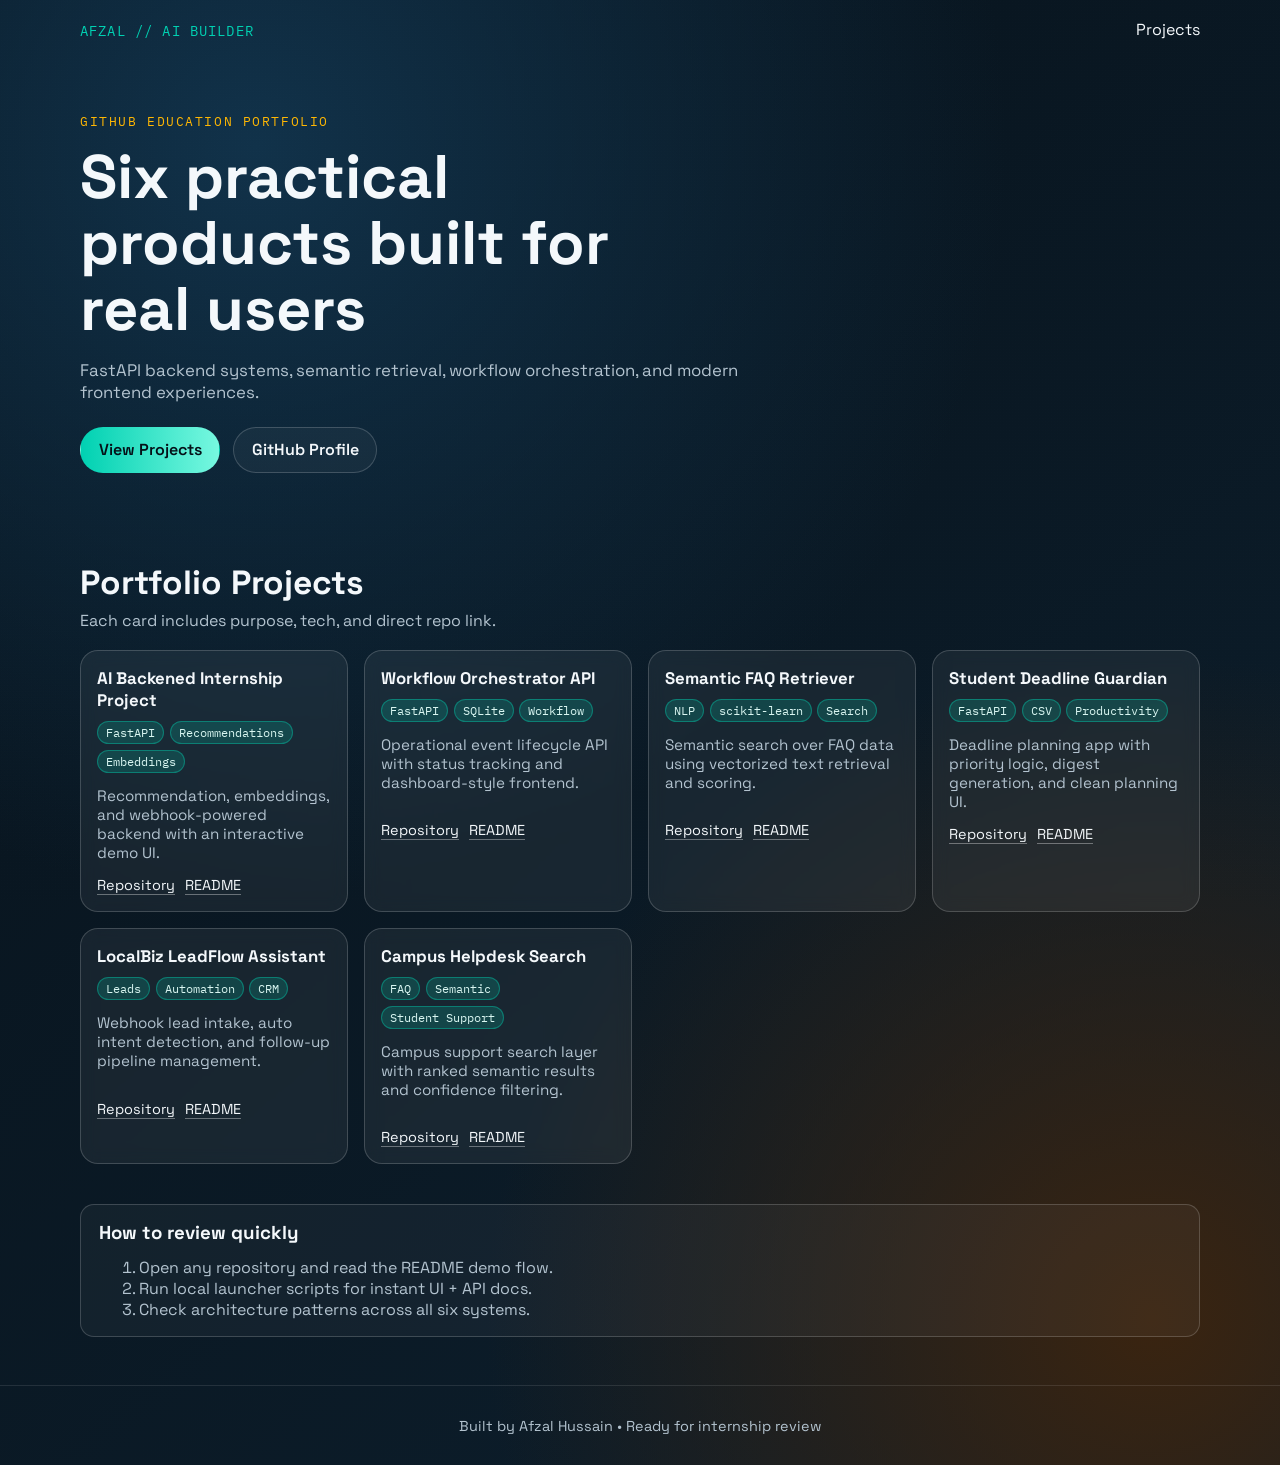
==== index.html @ 42ae3f11 "Create portfolio website for six projects" ====
<!DOCTYPE html>
<html lang="en">
<head>
  <meta charset="UTF-8" />
  <meta name="viewport" content="width=device-width, initial-scale=1.0" />
  <title>Afzal Hussain | AI Portfolio</title>
  <meta name="description" content="AI and backend portfolio featuring six practical projects with FastAPI, semantic search, orchestration, and automation." />
  <link rel="preconnect" href="https://fonts.googleapis.com" />
  <link rel="preconnect" href="https://fonts.gstatic.com" crossorigin />
  <link href="https://fonts.googleapis.com/css2?family=Space+Grotesk:wght@400;500;700&family=IBM+Plex+Mono:wght@400;500&display=swap" rel="stylesheet" />
  <link rel="stylesheet" href="styles.css" />
</head>
<body>
  <div class="grain"></div>
  <header class="hero">
    <nav class="top-nav container">
      <div class="brand">AFZAL // AI BUILDER</div>
      <a class="nav-link" href="#projects">Projects</a>
    </nav>
    <div class="hero-content container">
      <p class="kicker">GitHub Education Portfolio</p>
      <h1>Six practical products built for real users</h1>
      <p class="subtitle">
        FastAPI backend systems, semantic retrieval, workflow orchestration, and modern frontend experiences.
      </p>
      <div class="hero-cta">
        <a class="btn btn-primary" href="#projects">View Projects</a>
        <a class="btn btn-ghost" target="_blank" rel="noopener noreferrer" href="https://github.com/Afzu01">GitHub Profile</a>
      </div>
    </div>
  </header>

  <main class="container">
    <section id="projects" class="projects-section">
      <div class="section-head">
        <h2>Portfolio Projects</h2>
        <p>Each card includes purpose, tech, and direct repo link.</p>
      </div>
      <div id="projectGrid" class="project-grid"></div>
    </section>

    <section class="roadmap">
      <h3>How to review quickly</h3>
      <ol>
        <li>Open any repository and read the README demo flow.</li>
        <li>Run local launcher scripts for instant UI + API docs.</li>
        <li>Check architecture patterns across all six systems.</li>
      </ol>
    </section>
  </main>

  <footer class="footer">
    <p>Built by Afzal Hussain • Ready for internship review</p>
  </footer>

  <script src="script.js"></script>
</body>
</html>
---- styles.css ----
:root {
  --bg: #07121b;
  --bg-alt: #0d1f2d;
  --card: rgba(255, 255, 255, 0.06);
  --line: rgba(255, 255, 255, 0.18);
  --text: #f4f8fb;
  --muted: #b3c3cf;
  --accent: #00d1b2;
  --accent-alt: #ffb703;
}

* {
  box-sizing: border-box;
}

body {
  margin: 0;
  font-family: "Space Grotesk", sans-serif;
  color: var(--text);
  background:
    radial-gradient(circle at 20% 10%, #11324a 0%, transparent 45%),
    radial-gradient(circle at 90% 90%, #3a2410 0%, transparent 38%),
    linear-gradient(140deg, var(--bg), var(--bg-alt));
  min-height: 100vh;
  overflow-x: hidden;
}

.grain {
  position: fixed;
  inset: 0;
  pointer-events: none;
  background-image: radial-gradient(rgba(255, 255, 255, 0.04) 1px, transparent 1px);
  background-size: 3px 3px;
  opacity: 0.25;
}

.container {
  width: min(1120px, 92vw);
  margin: 0 auto;
}

.top-nav {
  display: flex;
  justify-content: space-between;
  align-items: center;
  padding: 1.2rem 0;
}

.brand {
  font-family: "IBM Plex Mono", monospace;
  font-size: 0.9rem;
  letter-spacing: 0.08em;
  color: var(--accent);
}

.nav-link {
  color: var(--text);
  text-decoration: none;
  border-bottom: 1px solid transparent;
}

.nav-link:hover {
  border-color: var(--accent);
}

.hero {
  padding-bottom: 2rem;
}

.hero-content {
  padding: 2.5rem 0 1.5rem;
}

.kicker {
  text-transform: uppercase;
  letter-spacing: 0.12em;
  color: var(--accent-alt);
  font-family: "IBM Plex Mono", monospace;
  font-size: 0.82rem;
}

h1 {
  margin: 0.4rem 0 1rem;
  font-size: clamp(2rem, 4.8vw, 4rem);
  line-height: 1.08;
  max-width: 16ch;
}

.subtitle {
  margin: 0;
  color: var(--muted);
  max-width: 64ch;
  font-size: 1.05rem;
}

.hero-cta {
  margin-top: 1.5rem;
  display: flex;
  gap: 0.8rem;
  flex-wrap: wrap;
}

.btn {
  padding: 0.72rem 1.1rem;
  text-decoration: none;
  border-radius: 999px;
  border: 1px solid var(--line);
  font-weight: 600;
  transition: transform 200ms ease, background 220ms ease;
}

.btn:hover {
  transform: translateY(-2px);
}

.btn-primary {
  background: linear-gradient(90deg, var(--accent), #77f8e0);
  color: #041017;
  border-color: transparent;
}

.btn-ghost {
  color: var(--text);
  background: rgba(255, 255, 255, 0.04);
}

.projects-section {
  margin: 2rem 0 2.5rem;
}

.section-head h2 {
  margin: 0;
  font-size: clamp(1.4rem, 3vw, 2.1rem);
}

.section-head p {
  margin-top: 0.4rem;
  color: var(--muted);
}

.project-grid {
  margin-top: 1.2rem;
  display: grid;
  grid-template-columns: repeat(auto-fit, minmax(250px, 1fr));
  gap: 1rem;
}

.card {
  background: var(--card);
  border: 1px solid var(--line);
  border-radius: 18px;
  padding: 1rem;
  backdrop-filter: blur(8px);
  transform-style: preserve-3d;
  transition: transform 280ms ease, border-color 220ms ease;
}

.card:hover {
  transform: translateY(-5px) rotateX(2deg) rotateY(-2deg);
  border-color: rgba(0, 209, 178, 0.6);
}

.card h3 {
  margin: 0 0 0.6rem;
  font-size: 1.05rem;
}

.badges {
  display: flex;
  flex-wrap: wrap;
  gap: 0.35rem;
  margin: 0.5rem 0 0.8rem;
}

.badge {
  font-size: 0.72rem;
  font-family: "IBM Plex Mono", monospace;
  color: #d9f6f1;
  background: rgba(0, 209, 178, 0.18);
  border: 1px solid rgba(0, 209, 178, 0.4);
  border-radius: 999px;
  padding: 0.2rem 0.5rem;
}

.card p {
  margin: 0;
  color: var(--muted);
  font-size: 0.95rem;
  min-height: 72px;
}

.card-links {
  display: flex;
  gap: 0.6rem;
  margin-top: 0.9rem;
}

.card-links a {
  text-decoration: none;
  color: var(--text);
  border-bottom: 1px solid rgba(255, 255, 255, 0.35);
  font-size: 0.9rem;
}

.roadmap {
  margin: 1rem 0 3rem;
  padding: 1rem 1.1rem;
  border-radius: 14px;
  border: 1px solid var(--line);
  background: rgba(255, 255, 255, 0.04);
}

.roadmap h3 {
  margin: 0;
}

.roadmap ol {
  margin: 0.8rem 0 0;
  color: var(--muted);
}

.footer {
  border-top: 1px solid rgba(255, 255, 255, 0.1);
  text-align: center;
  padding: 1rem;
  color: var(--muted);
  font-size: 0.9rem;
}

@media (max-width: 560px) {
  .hero-content {
    padding-top: 1.2rem;
  }

  .card p {
    min-height: 0;
  }
}
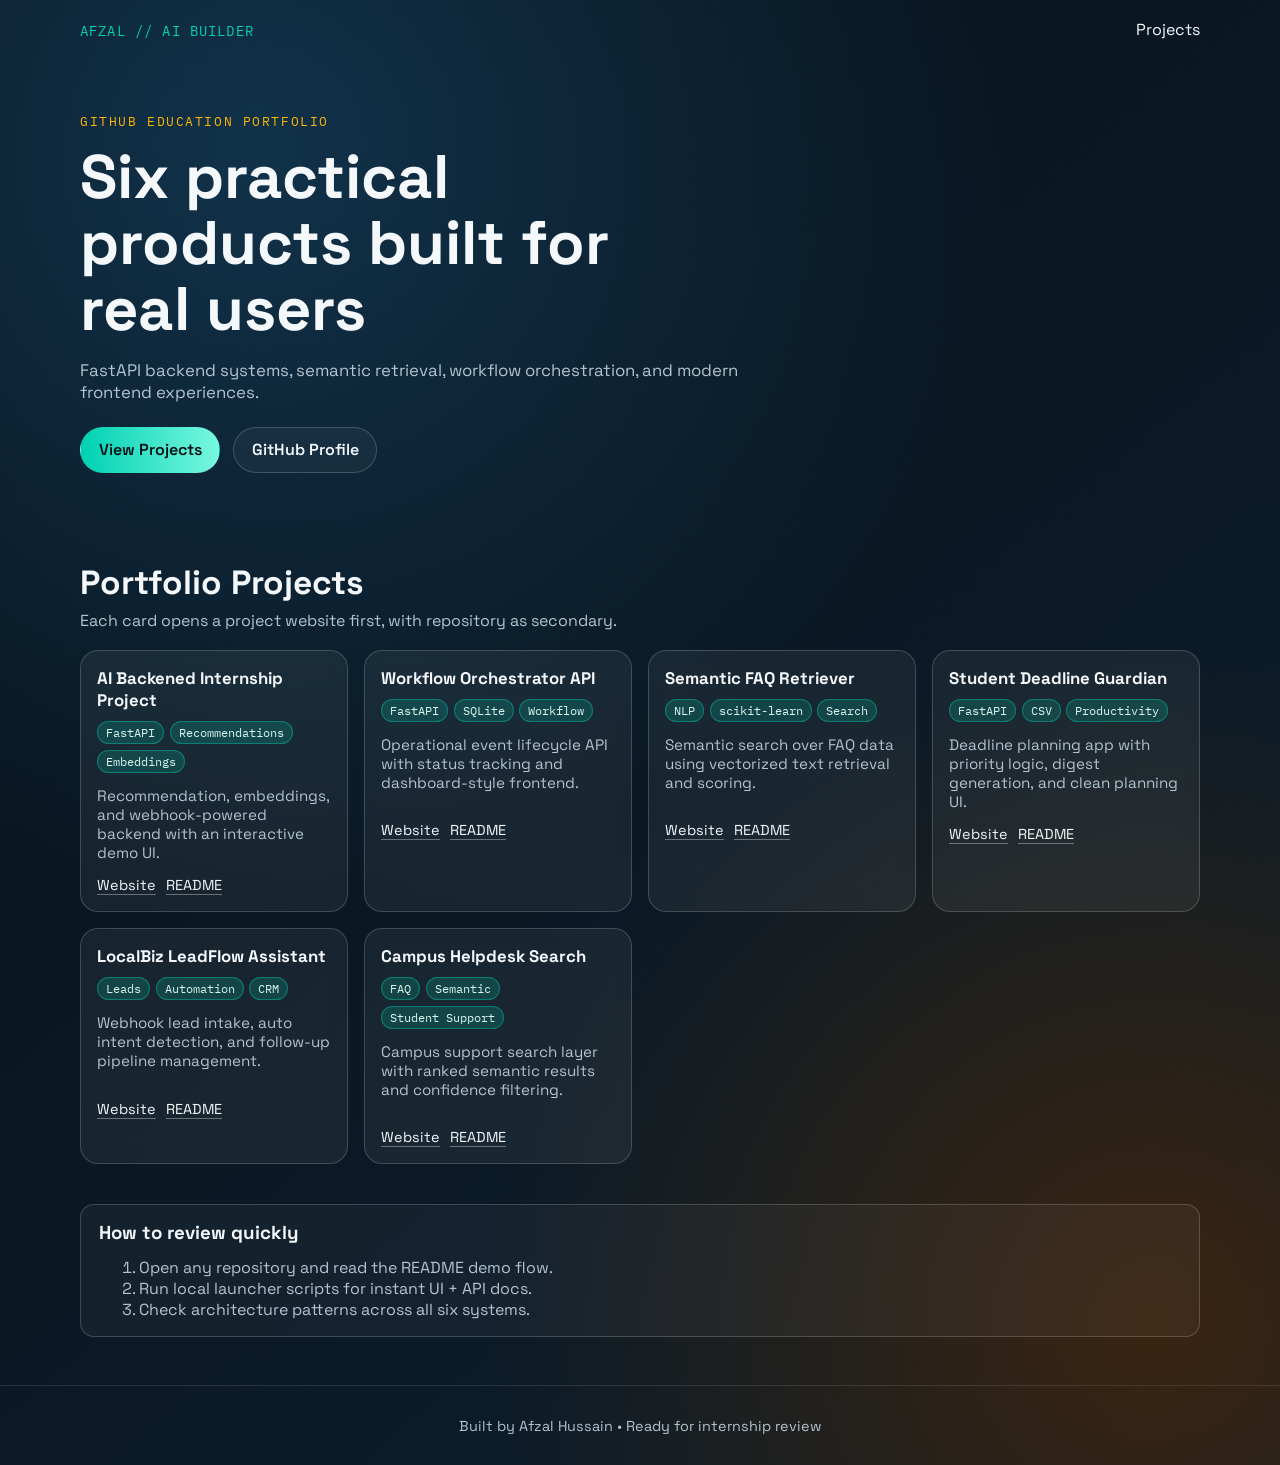
==== commit a2e5ee9f: "Update portfolio to website-first links and add AI project page" ====
--- a/index.html
+++ b/index.html
@@ -34,7 +34,7 @@
     <section id="projects" class="projects-section">
       <div class="section-head">
         <h2>Portfolio Projects</h2>
-        <p>Each card includes purpose, tech, and direct repo link.</p>
+        <p>Each card opens a project website first, with repository as secondary.</p>
       </div>
       <div id="projectGrid" class="project-grid"></div>
     </section>
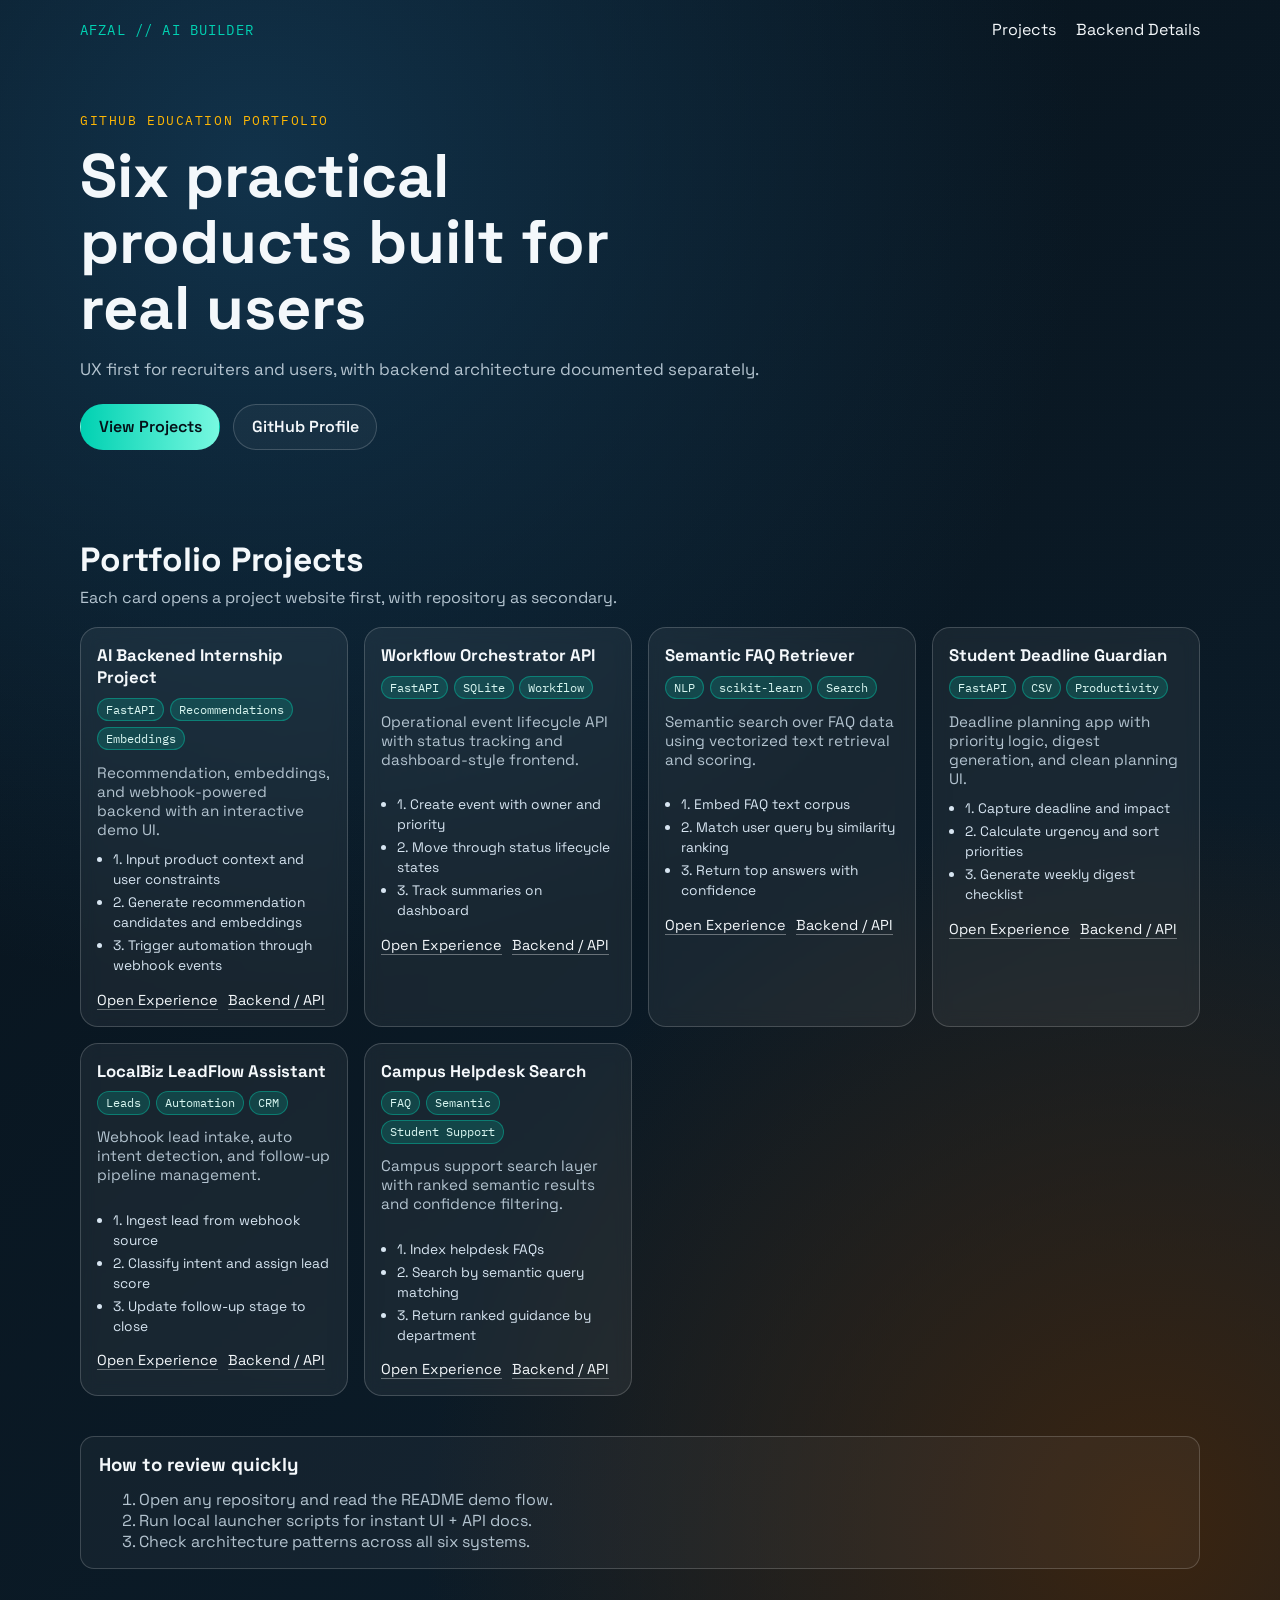
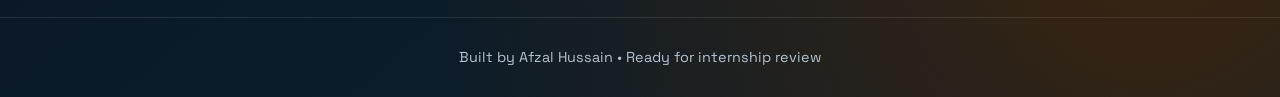
==== commit 527c6b70: "Make portfolio UX-first and move backend details to separate page" ====
--- a/index.html
+++ b/index.html
@@ -15,13 +15,16 @@
   <header class="hero">
     <nav class="top-nav container">
       <div class="brand">AFZAL // AI BUILDER</div>
-      <a class="nav-link" href="#projects">Projects</a>
+      <div>
+        <a class="nav-link" href="#projects">Projects</a>
+        <a class="nav-link nav-gap" href="backend.html">Backend Details</a>
+      </div>
     </nav>
     <div class="hero-content container">
       <p class="kicker">GitHub Education Portfolio</p>
       <h1>Six practical products built for real users</h1>
       <p class="subtitle">
-        FastAPI backend systems, semantic retrieval, workflow orchestration, and modern frontend experiences.
+        UX first for recruiters and users, with backend architecture documented separately.
       </p>
       <div class="hero-cta">
         <a class="btn btn-primary" href="#projects">View Projects</a>
--- a/styles.css
+++ b/styles.css
@@ -57,10 +57,15 @@
   color: var(--text);
   text-decoration: none;
   border-bottom: 1px solid transparent;
+  margin-left: 0.8rem;
 }
 
 .nav-link:hover {
   border-color: var(--accent);
+}
+
+.nav-gap {
+  margin-left: 1rem;
 }
 
 .hero {
@@ -189,6 +194,18 @@
   min-height: 72px;
 }
 
+.workflow-list {
+  margin: 0.7rem 0 0;
+  padding-left: 1rem;
+  color: #d7e5f1;
+  font-size: 0.86rem;
+  line-height: 1.45;
+}
+
+.workflow-list li {
+  margin: 0.2rem 0;
+}
+
 .card-links {
   display: flex;
   gap: 0.6rem;
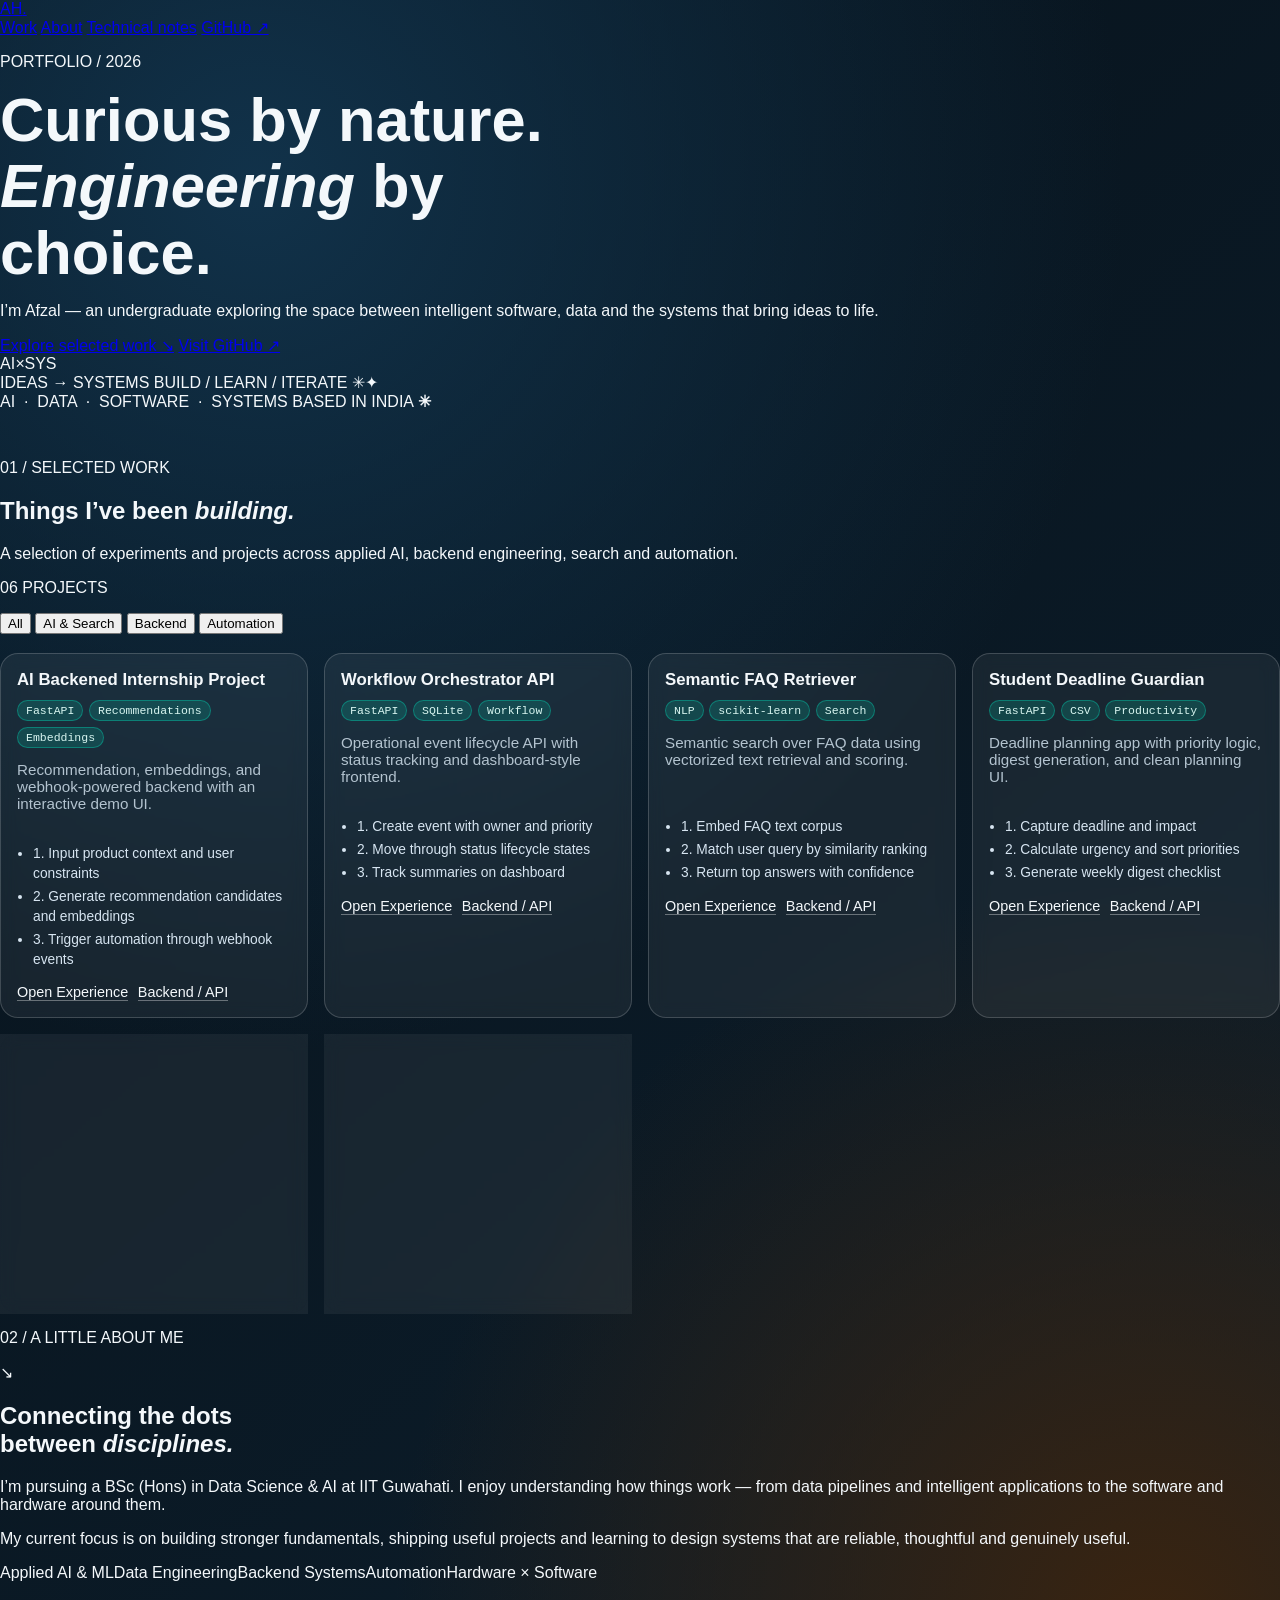
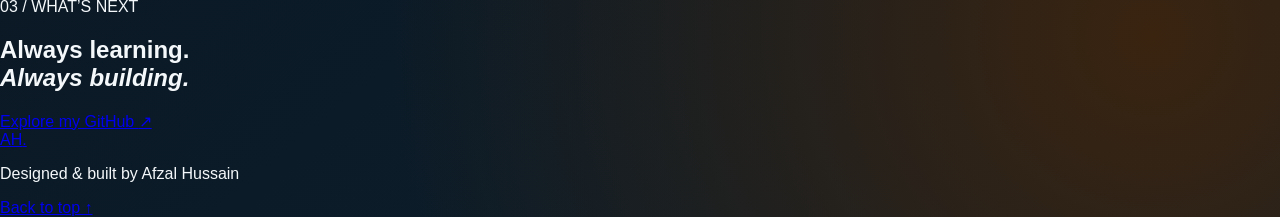
==== commit 2176027c: "Redesign portfolio with editorial ivory and violet theme" ====
--- a/index.html
+++ b/index.html
@@ -3,59 +3,99 @@
 <head>
   <meta charset="UTF-8" />
   <meta name="viewport" content="width=device-width, initial-scale=1.0" />
-  <title>Afzal Hussain | AI Portfolio</title>
-  <meta name="description" content="AI and backend portfolio featuring six practical projects with FastAPI, semantic search, orchestration, and automation." />
+  <meta name="theme-color" content="#11110f" />
+  <title>Afzal Hussain — Engineer & Builder</title>
+  <meta name="description" content="Selected work by Afzal Hussain across applied AI, data, backend systems and software engineering." />
   <link rel="preconnect" href="https://fonts.googleapis.com" />
   <link rel="preconnect" href="https://fonts.gstatic.com" crossorigin />
-  <link href="https://fonts.googleapis.com/css2?family=Space+Grotesk:wght@400;500;700&family=IBM+Plex+Mono:wght@400;500&display=swap" rel="stylesheet" />
+  <link href="https://fonts.googleapis.com/css2?family=DM+Mono:wght@400;500&family=DM+Sans:wght@400;500;600;700&family=Playfair+Display:ital,wght@0,500;0,600;1,500&display=swap" rel="stylesheet" />
   <link rel="stylesheet" href="styles.css" />
 </head>
 <body>
-  <div class="grain"></div>
-  <header class="hero">
-    <nav class="top-nav container">
-      <div class="brand">AFZAL // AI BUILDER</div>
-      <div>
-        <a class="nav-link" href="#projects">Projects</a>
-        <a class="nav-link nav-gap" href="backend.html">Backend Details</a>
-      </div>
+  <div class="ambient ambient-one" aria-hidden="true"></div>
+  <div class="ambient ambient-two" aria-hidden="true"></div>
+  <header class="site-header wrap">
+    <a class="wordmark" href="#" aria-label="Afzal Hussain home">AH<span>.</span></a>
+    <nav aria-label="Main navigation">
+      <a href="#work">Work</a>
+      <a href="#about">About</a>
+      <a href="backend.html">Technical notes</a>
+      <a class="nav-cta" href="https://github.com/Afzu01" target="_blank" rel="noopener noreferrer">GitHub ↗</a>
     </nav>
-    <div class="hero-content container">
-      <p class="kicker">GitHub Education Portfolio</p>
-      <h1>Six practical products built for real users</h1>
-      <p class="subtitle">
-        UX first for recruiters and users, with backend architecture documented separately.
-      </p>
-      <div class="hero-cta">
-        <a class="btn btn-primary" href="#projects">View Projects</a>
-        <a class="btn btn-ghost" target="_blank" rel="noopener noreferrer" href="https://github.com/Afzu01">GitHub Profile</a>
-      </div>
-    </div>
   </header>
 
-  <main class="container">
-    <section id="projects" class="projects-section">
-      <div class="section-head">
-        <h2>Portfolio Projects</h2>
-        <p>Each card opens a project website first, with repository as secondary.</p>
+  <main>
+    <section class="hero wrap">
+      <div class="hero-copy">
+        <p class="eyebrow"><span class="eyebrow-dot"></span> PORTFOLIO / 2026</p>
+        <h1>Curious by nature.<br /><em>Engineering</em> by choice.</h1>
+        <p class="hero-intro">I’m Afzal — an undergraduate exploring the space between intelligent software, data and the systems that bring ideas to life.</p>
+        <div class="hero-actions">
+          <a class="button button-dark" href="#work">Explore selected work <span>↘</span></a>
+          <a class="text-link" href="https://github.com/Afzu01" target="_blank" rel="noopener noreferrer">Visit GitHub <span>↗</span></a>
+        </div>
       </div>
-      <div id="projectGrid" class="project-grid"></div>
+      <div class="hero-art" aria-label="Abstract orbital illustration representing connected disciplines" role="img">
+        <div class="orbit orbit-a"></div>
+        <div class="orbit orbit-b"></div>
+        <div class="orbit orbit-c"></div>
+        <div class="orbit-core"><span>AI</span><i>×</i><span>SYS</span></div>
+        <span class="orbit-label label-top">IDEAS → SYSTEMS</span>
+        <span class="orbit-label label-bottom">BUILD / LEARN / ITERATE</span>
+        <span class="orbit-star star-a">✳</span><span class="orbit-star star-b">✦</span>
+      </div>
+      <div class="hero-meta">
+        <span>AI &nbsp;·&nbsp; DATA &nbsp;·&nbsp; SOFTWARE &nbsp;·&nbsp; SYSTEMS</span>
+        <span>BASED IN INDIA <b>✳</b></span>
+      </div>
     </section>
 
-    <section class="roadmap">
-      <h3>How to review quickly</h3>
-      <ol>
-        <li>Open any repository and read the README demo flow.</li>
-        <li>Run local launcher scripts for instant UI + API docs.</li>
-        <li>Check architecture patterns across all six systems.</li>
-      </ol>
+    <section id="work" class="work-section">
+      <div class="wrap">
+        <div class="section-top">
+          <div>
+            <p class="eyebrow">01 / SELECTED WORK</p>
+            <h2>Things I’ve been <em>building.</em></h2>
+          </div>
+          <p class="section-note">A selection of experiments and projects across applied AI, backend engineering, search and automation.</p>
+        </div>
+        <div class="work-toolbar">
+          <p><span id="projectCount">06</span> PROJECTS</p>
+          <div class="filters" role="group" aria-label="Filter projects">
+            <button class="filter active" data-filter="All" aria-pressed="true">All</button>
+            <button class="filter" data-filter="AI & Search" aria-pressed="false">AI & Search</button>
+            <button class="filter" data-filter="Backend" aria-pressed="false">Backend</button>
+            <button class="filter" data-filter="Automation" aria-pressed="false">Automation</button>
+          </div>
+        </div>
+        <div id="projectGrid" class="project-grid" aria-live="polite"></div>
+      </div>
+    </section>
+
+    <section id="about" class="about-section wrap">
+      <div class="about-index"><p class="eyebrow">02 / A LITTLE ABOUT ME</p><span>↘</span></div>
+      <div class="about-copy">
+        <h2>Connecting the dots<br />between <em>disciplines.</em></h2>
+        <p>I’m pursuing a BSc (Hons) in Data Science & AI at IIT Guwahati. I enjoy understanding how things work — from data pipelines and intelligent applications to the software and hardware around them.</p>
+        <p>My current focus is on building stronger fundamentals, shipping useful projects and learning to design systems that are reliable, thoughtful and genuinely useful.</p>
+        <div class="focus-list">
+          <span>Applied AI & ML</span><span>Data Engineering</span><span>Backend Systems</span><span>Automation</span><span>Hardware × Software</span>
+        </div>
+      </div>
+    </section>
+
+    <section class="closing wrap">
+      <p class="eyebrow">03 / WHAT’S NEXT</p>
+      <h2>Always learning.<br /><em>Always building.</em></h2>
+      <a class="button button-light" href="https://github.com/Afzu01" target="_blank" rel="noopener noreferrer">Explore my GitHub <span>↗</span></a>
     </section>
   </main>
 
-  <footer class="footer">
-    <p>Built by Afzal Hussain • Ready for internship review</p>
+  <footer class="site-footer wrap">
+    <a class="wordmark" href="#">AH<span>.</span></a>
+    <p>Designed & built by Afzal Hussain</p>
+    <a href="#top">Back to top ↑</a>
   </footer>
-
   <script src="script.js"></script>
 </body>
-</html>
+</html>
